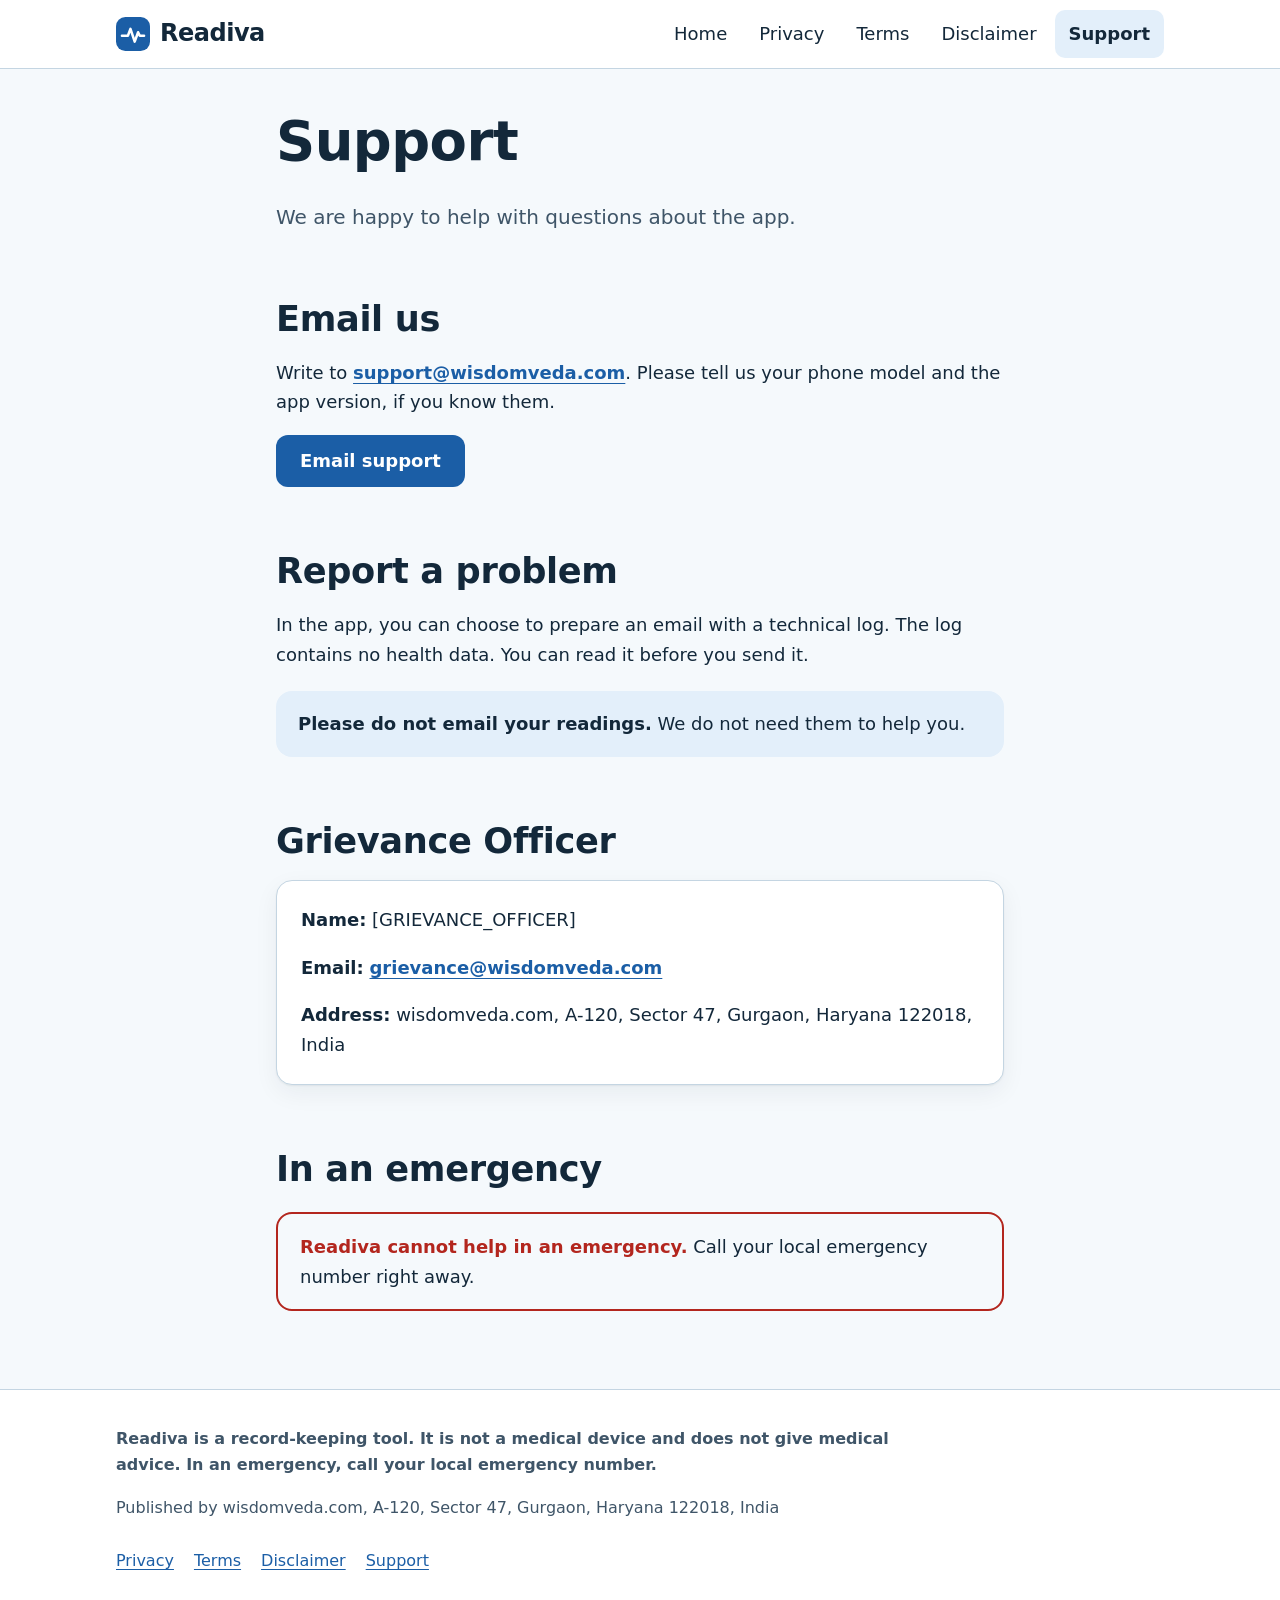
==== support.html @ 9c4f0eb9 "Add files via upload" ====
<!doctype html>
<html lang="en">
<head>
<meta charset="utf-8">
<meta name="viewport" content="width=device-width, initial-scale=1">
<title>Support | Readiva</title>
<meta name="description" content="Get help with Readiva, report a problem, or contact the Grievance Officer.">
<meta name="color-scheme" content="light dark">
<link rel="icon" href="data:image/svg+xml,%3Csvg xmlns='http://www.w3.org/2000/svg' viewBox='0 0 40 40'%3E%3Crect width='40' height='40' rx='11' fill='%231b5ea6'/%3E%3Cpath d='M7 22h7l3-8 5 15 4-11 2 4h5' fill='none' stroke='white' stroke-width='3' stroke-linecap='round' stroke-linejoin='round'/%3E%3C/svg%3E">
<link rel="stylesheet" href="styles.css">
</head>
<body>
<a class="skip" href="#main">Skip to main content</a>
<header class="site-header">
  <div class="wrap">
    <a class="brand" href="index.html" aria-label="Readiva home"><svg viewBox="0 0 40 40" aria-hidden="true" focusable="false"><rect width="40" height="40" rx="11" fill="#1b5ea6"/><path d="M7 22h7l3-8 5 15 4-11 2 4h5" fill="none" stroke="#fff" stroke-width="3" stroke-linecap="round" stroke-linejoin="round"/></svg><span>Readiva</span></a>
    <nav aria-label="Main"><ul class="nav"><li><a href="index.html">Home</a></li><li><a href="privacy.html">Privacy</a></li><li><a href="terms.html">Terms</a></li><li><a href="disclaimer.html">Disclaimer</a></li><li><a href="support.html" aria-current="page">Support</a></li></ul></nav>
  </div>
</header>

<main id="main">
<article class="doc">
  <div class="wrap narrow">
    <h1>Support</h1>
    <p class="lead">We are happy to help with questions about the app.</p>

    <h2 id="email">Email us</h2>
    <p>Write to <a class="contact" href="mailto:support@wisdomveda.com">support@wisdomveda.com</a>. Please tell us your phone model and the app version, if you know them.</p>
    <p><a class="btn" href="mailto:support@wisdomveda.com?subject=Readiva%20support">Email support</a></p>

    <h2 id="report">Report a problem</h2>
    <p>In the app, you can choose to prepare an email with a technical log. The log contains no health data. You can read it before you send it.</p>

    <div class="callout">
      <strong>Please do not email your readings.</strong> We do not need them to help you.
    </div>

    <h2 id="grievance">Grievance Officer</h2>
    <div class="card">
      <p><strong>Name:</strong> [GRIEVANCE_OFFICER]</p>
      <p><strong>Email:</strong> <a class="contact" href="mailto:grievance@wisdomveda.com">grievance@wisdomveda.com</a></p>
      <p style="margin:0"><strong>Address:</strong> wisdomveda.com, A-120, Sector 47, Gurgaon, Haryana 122018, India</p>
    </div>

    <h2 id="emergency">In an emergency</h2>
    <div class="callout warn">
      <p style="margin:0"><strong>Readiva cannot help in an emergency.</strong> Call your local emergency number right away.</p>
    </div>
  </div>
</article>
</main>
<footer class="site-footer">
  <div class="wrap">
    <p><strong>Readiva is a record-keeping tool. It is not a medical device and does not give medical advice. In an emergency, call your local emergency number.</strong></p>
    <p>Published by wisdomveda.com, A-120, Sector 47, Gurgaon, Haryana 122018, India</p>
    <ul class="footer-links">
      <li><a href="privacy.html">Privacy</a></li>
      <li><a href="terms.html">Terms</a></li>
      <li><a href="disclaimer.html">Disclaimer</a></li>
      <li><a href="support.html">Support</a></li>
    </ul>
  </div>
</footer>
</body>
</html>
---- styles.css ----
/* Readiva — shared styles. No external fonts, scripts or requests. */
:root {
  --bg: #f5f9fc;
  --surface: #ffffff;
  --soft-blue: #e3effa;
  --soft-green: #e1f3ea;
  --ink: #13283a;
  --muted: #3f5568;
  --blue: #1b5ea6;
  --blue-ink: #ffffff;
  --green: #1d7556;
  --border: #c4d5e2;
  --warn: #b3261e;
  --focus: #0b4a8f;
  --shadow: 0 1px 2px rgba(19, 40, 58, .06), 0 8px 24px rgba(19, 40, 58, .06);
  --font: system-ui, -apple-system, "Segoe UI", Roboto, "Helvetica Neue", Arial, sans-serif;
  --radius: 16px;
}
@media (prefers-color-scheme: dark) {
  :root:not([data-theme="light"]) {
    --bg: #0e1a25; --surface: #15252f; --soft-blue: #172f45; --soft-green: #14352b;
    --ink: #eaf2f8; --muted: #b5c6d4; --blue: #86bdf2; --blue-ink: #0b2236;
    --green: #74d3a9; --border: #2e4456; --warn: #ff8a80; --focus: #9fd0ff;
    --shadow: 0 1px 2px rgba(0,0,0,.4), 0 8px 24px rgba(0,0,0,.3);
  }
}

*, *::before, *::after { box-sizing: border-box; }
html { -webkit-text-size-adjust: 100%; scroll-behavior: smooth; }
body {
  margin: 0; background: var(--bg); color: var(--ink);
  font: 400 1.125rem/1.65 var(--font);
  overflow-wrap: break-word;
}
img, svg { max-width: 100%; height: auto; }
a { color: var(--blue); text-underline-offset: .2em; }
a:hover { text-decoration-thickness: 2px; }
:focus-visible { outline: 3px solid var(--focus); outline-offset: 3px; border-radius: 4px; }

.skip {
  position: absolute; left: 16px; top: -100px; z-index: 100;
  background: var(--blue); color: var(--blue-ink); padding: 12px 18px; border-radius: 8px; font-weight: 600;
}
.skip:focus { top: 12px; }

.wrap { width: 100%; max-width: 1080px; margin: 0 auto; padding: 0 16px; }
.narrow { max-width: 760px; }

h1, h2, h3 { line-height: 1.2; margin: 0 0 .5em; letter-spacing: -.01em; }
h1 { font-size: clamp(2.1rem, 6vw, 3.4rem); }
h2 { font-size: clamp(1.6rem, 4vw, 2.2rem); }
h3 { font-size: 1.25rem; }
p { margin: 0 0 1em; }
.lead { font-size: 1.25rem; color: var(--muted); max-width: 40em; }
.muted { color: var(--muted); }
.eyebrow { font-weight: 700; color: var(--green); letter-spacing: .06em; text-transform: uppercase; font-size: .9rem; margin-bottom: .5rem; }

/* Header */
.site-header { background: var(--surface); border-bottom: 1px solid var(--border); }
.site-header .wrap { display: flex; flex-wrap: wrap; align-items: center; justify-content: space-between; gap: 8px 24px; padding-top: 10px; padding-bottom: 10px; }
.brand { display: inline-flex; align-items: center; gap: 10px; min-height: 48px; font-weight: 800; font-size: 1.5rem; color: var(--ink); text-decoration: none; letter-spacing: -.02em; }
.brand svg { width: 34px; height: 34px; flex: none; }
.nav { display: flex; flex-wrap: wrap; gap: 4px; margin: 0; padding: 0; list-style: none; }
.nav a { display: inline-flex; align-items: center; min-height: 48px; padding: 0 14px; color: var(--ink); text-decoration: none; border-radius: 10px; font-weight: 500; }
.nav a:hover { background: var(--soft-blue); }
.nav a[aria-current="page"] { background: var(--soft-blue); font-weight: 700; }

/* Hero */
.hero { padding: 48px 0 40px; }
.hero .wrap { display: grid; gap: 40px; align-items: center; }
.hero h1 { color: var(--ink); }
.store-row { display: flex; flex-wrap: wrap; gap: 12px; margin-top: 24px; }
.store {
  display: inline-flex; align-items: center; justify-content: center; min-height: 56px; padding: 0 22px;
  border: 2px dashed var(--border); border-radius: 14px; background: var(--surface); color: var(--ink); font-weight: 600; font-size: 1rem;
}
.hero-note { margin-top: 14px; font-size: 1rem; color: var(--muted); }
.hero-art { display: flex; justify-content: center; }
.hero-art svg { width: min(280px, 70%); }

@media (min-width: 860px) {
  .hero .wrap { grid-template-columns: 1.3fr 1fr; }
}

/* Sections */
section { padding: 48px 0; }
.band { background: var(--surface); border-top: 1px solid var(--border); border-bottom: 1px solid var(--border); }
.section-head { margin-bottom: 28px; }

.cards { display: grid; gap: 20px; grid-template-columns: 1fr; }
@media (min-width: 760px) { .cards.three { grid-template-columns: repeat(3, 1fr); } .cards.two { grid-template-columns: repeat(2, 1fr); } }
.card { background: var(--surface); border: 1px solid var(--border); border-radius: var(--radius); padding: 24px; box-shadow: var(--shadow); }
.band .card { box-shadow: none; background: var(--bg); }
.card .num { display: inline-grid; place-items: center; width: 44px; height: 44px; border-radius: 50%; background: var(--soft-blue); color: var(--blue); font-weight: 800; margin-bottom: 12px; }
.card.green .num { background: var(--soft-green); color: var(--green); }
.badge { display: inline-block; padding: 2px 12px; border-radius: 999px; background: var(--soft-green); color: var(--green); font-weight: 700; font-size: .9rem; vertical-align: middle; margin-left: 6px; border: 1px solid var(--green); }

.ticks { list-style: none; padding: 0; margin: 0 0 1em; }
.ticks li { position: relative; padding-left: 34px; margin-bottom: .6em; }
.ticks li::before { content: ""; position: absolute; left: 0; top: .45em; width: 20px; height: 20px; border-radius: 50%; background: var(--soft-green); border: 2px solid var(--green); }
.ticks li::after { content: ""; position: absolute; left: 7px; top: .62em; width: 5px; height: 9px; border: solid var(--green); border-width: 0 2px 2px 0; transform: rotate(45deg); }

/* Privacy block */
.privacy-block { display: grid; gap: 28px; align-items: center; }
@media (min-width: 860px) { .privacy-block { grid-template-columns: 1fr 1fr; } }
.privacy-block .panel { background: var(--soft-green); border-radius: var(--radius); padding: 28px; }

/* Plans */
.plan h3 { margin-bottom: .2em; }
.price { font-size: 2rem; font-weight: 800; line-height: 1.2; }
.price small { font-size: 1rem; font-weight: 500; color: var(--muted); }
.price-alt { color: var(--muted); margin-bottom: 1em; }
.tag { display: inline-block; font-size: .9rem; font-weight: 700; color: var(--green); background: var(--soft-green); padding: 2px 10px; border-radius: 999px; }
.plan.featured { border: 2px solid var(--blue); }
.fineprint { font-size: 1rem; color: var(--muted); margin-top: 20px; }

/* FAQ */
details { background: var(--surface); border: 1px solid var(--border); border-radius: 14px; margin-bottom: 12px; }
summary { cursor: pointer; padding: 16px 20px; min-height: 56px; font-weight: 700; list-style: none; display: flex; align-items: center; justify-content: space-between; gap: 16px; }
summary::-webkit-details-marker { display: none; }
summary::after { content: "+"; font-size: 1.6rem; line-height: 1; color: var(--blue); flex: none; }
details[open] summary::after { content: "\2212"; }
details p { padding: 0 20px; margin: 0 0 1em; color: var(--muted); }

/* Legal / long text */
.doc { padding: 40px 0 56px; }
.doc .meta { color: var(--muted); font-weight: 600; }
.toc { background: var(--surface); border: 1px solid var(--border); border-radius: var(--radius); padding: 20px 24px; margin: 24px 0 32px; }
.toc h2 { font-size: 1.1rem; margin-bottom: .4em; }
.toc ol { margin: 0; padding-left: 1.4em; }
.toc a { display: inline-block; padding: 4px 0; }
.doc h2 { margin-top: 1.8em; scroll-margin-top: 16px; }
.placeholder { border: 2px dashed var(--border); border-radius: var(--radius); padding: 18px 22px; background: var(--surface); margin: 1.2em 0; color: var(--muted); }
.callout { border-radius: var(--radius); padding: 18px 22px; background: var(--soft-blue); margin: 1.2em 0; }
.callout.warn { background: transparent; border: 2px solid var(--warn); }
.callout.warn strong { color: var(--warn); }

/* Support */
.contact { word-break: break-word; font-weight: 700; }
.btn { display: inline-flex; align-items: center; min-height: 52px; padding: 0 24px; border-radius: 12px; background: var(--blue); color: var(--blue-ink); font-weight: 700; text-decoration: none; }
.btn:hover { filter: brightness(1.08); }

/* Footer */
.site-footer { background: var(--surface); border-top: 1px solid var(--border); padding: 36px 0 44px; font-size: 1rem; }
.site-footer p { color: var(--muted); max-width: 52em; }
.footer-links { display: flex; flex-wrap: wrap; gap: 4px 8px; list-style: none; padding: 0; margin: 16px 0 0; }
.footer-links a { display: inline-flex; align-items: center; min-height: 48px; padding: 0 12px 0 0; }

@media (prefers-reduced-motion: reduce) { html { scroll-behavior: auto; } }
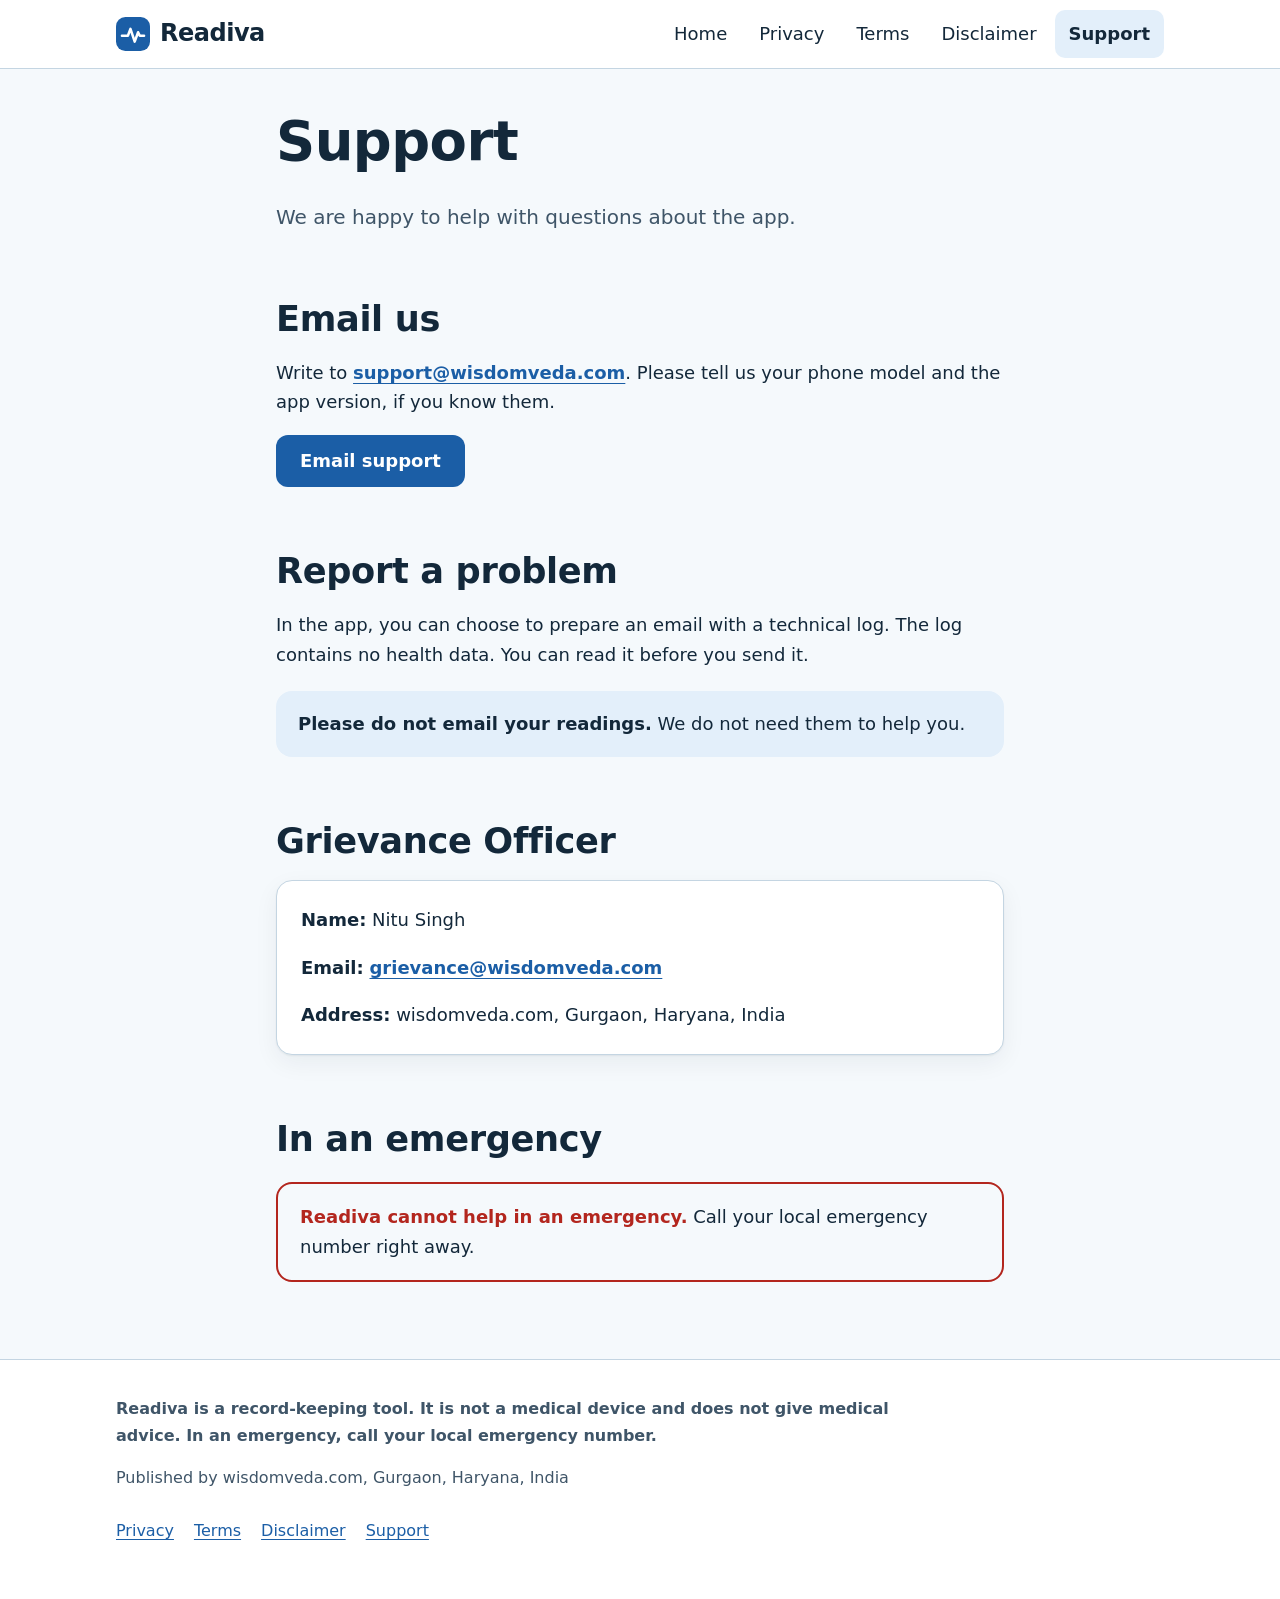
==== commit 4f61f757: "Update support.html" ====
--- a/support.html
+++ b/support.html
@@ -37,9 +37,9 @@
 
     <h2 id="grievance">Grievance Officer</h2>
     <div class="card">
-      <p><strong>Name:</strong> [GRIEVANCE_OFFICER]</p>
+      <p><strong>Name:</strong> Nitu Singh</p>
       <p><strong>Email:</strong> <a class="contact" href="mailto:grievance@wisdomveda.com">grievance@wisdomveda.com</a></p>
-      <p style="margin:0"><strong>Address:</strong> wisdomveda.com, A-120, Sector 47, Gurgaon, Haryana 122018, India</p>
+      <p style="margin:0"><strong>Address:</strong> wisdomveda.com, Gurgaon, Haryana, India</p>
     </div>
 
     <h2 id="emergency">In an emergency</h2>
@@ -52,7 +52,7 @@
 <footer class="site-footer">
   <div class="wrap">
     <p><strong>Readiva is a record-keeping tool. It is not a medical device and does not give medical advice. In an emergency, call your local emergency number.</strong></p>
-    <p>Published by wisdomveda.com, A-120, Sector 47, Gurgaon, Haryana 122018, India</p>
+    <p>Published by wisdomveda.com, Gurgaon, Haryana, India</p>
     <ul class="footer-links">
       <li><a href="privacy.html">Privacy</a></li>
       <li><a href="terms.html">Terms</a></li>
